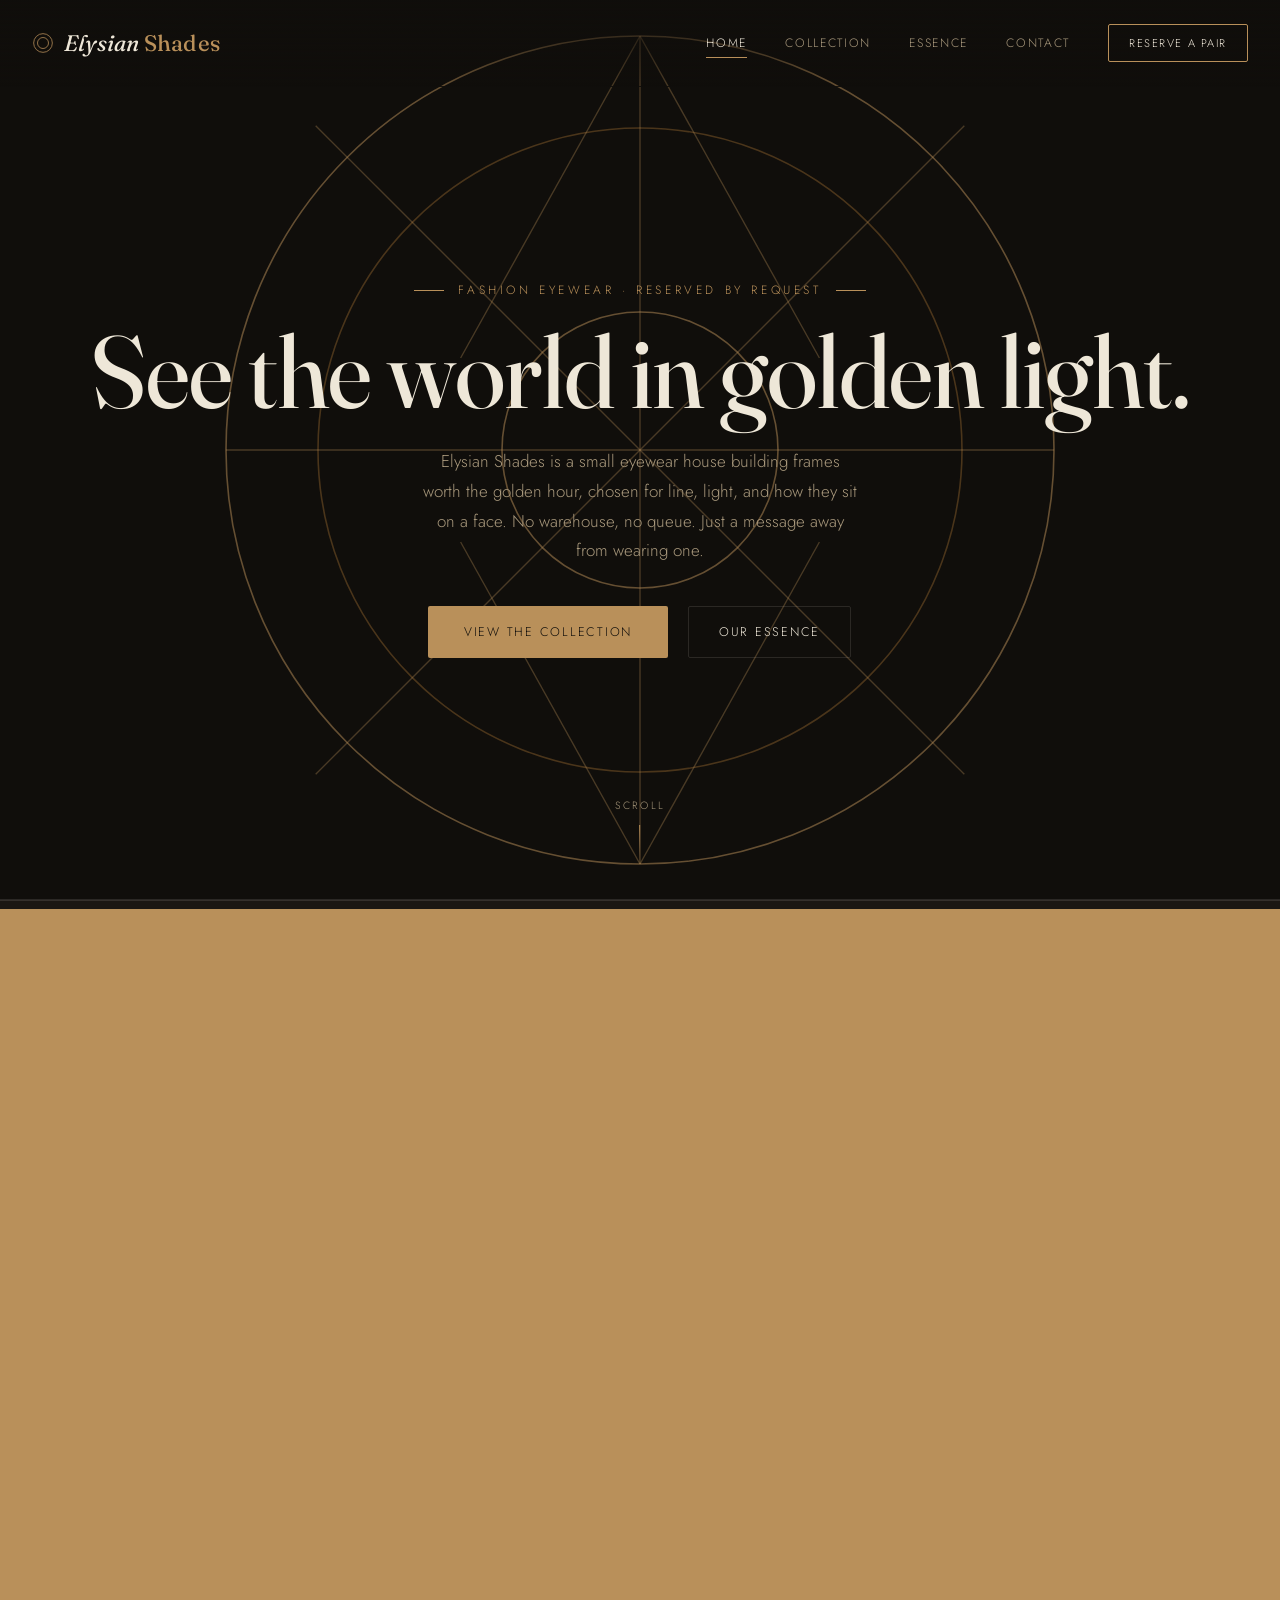
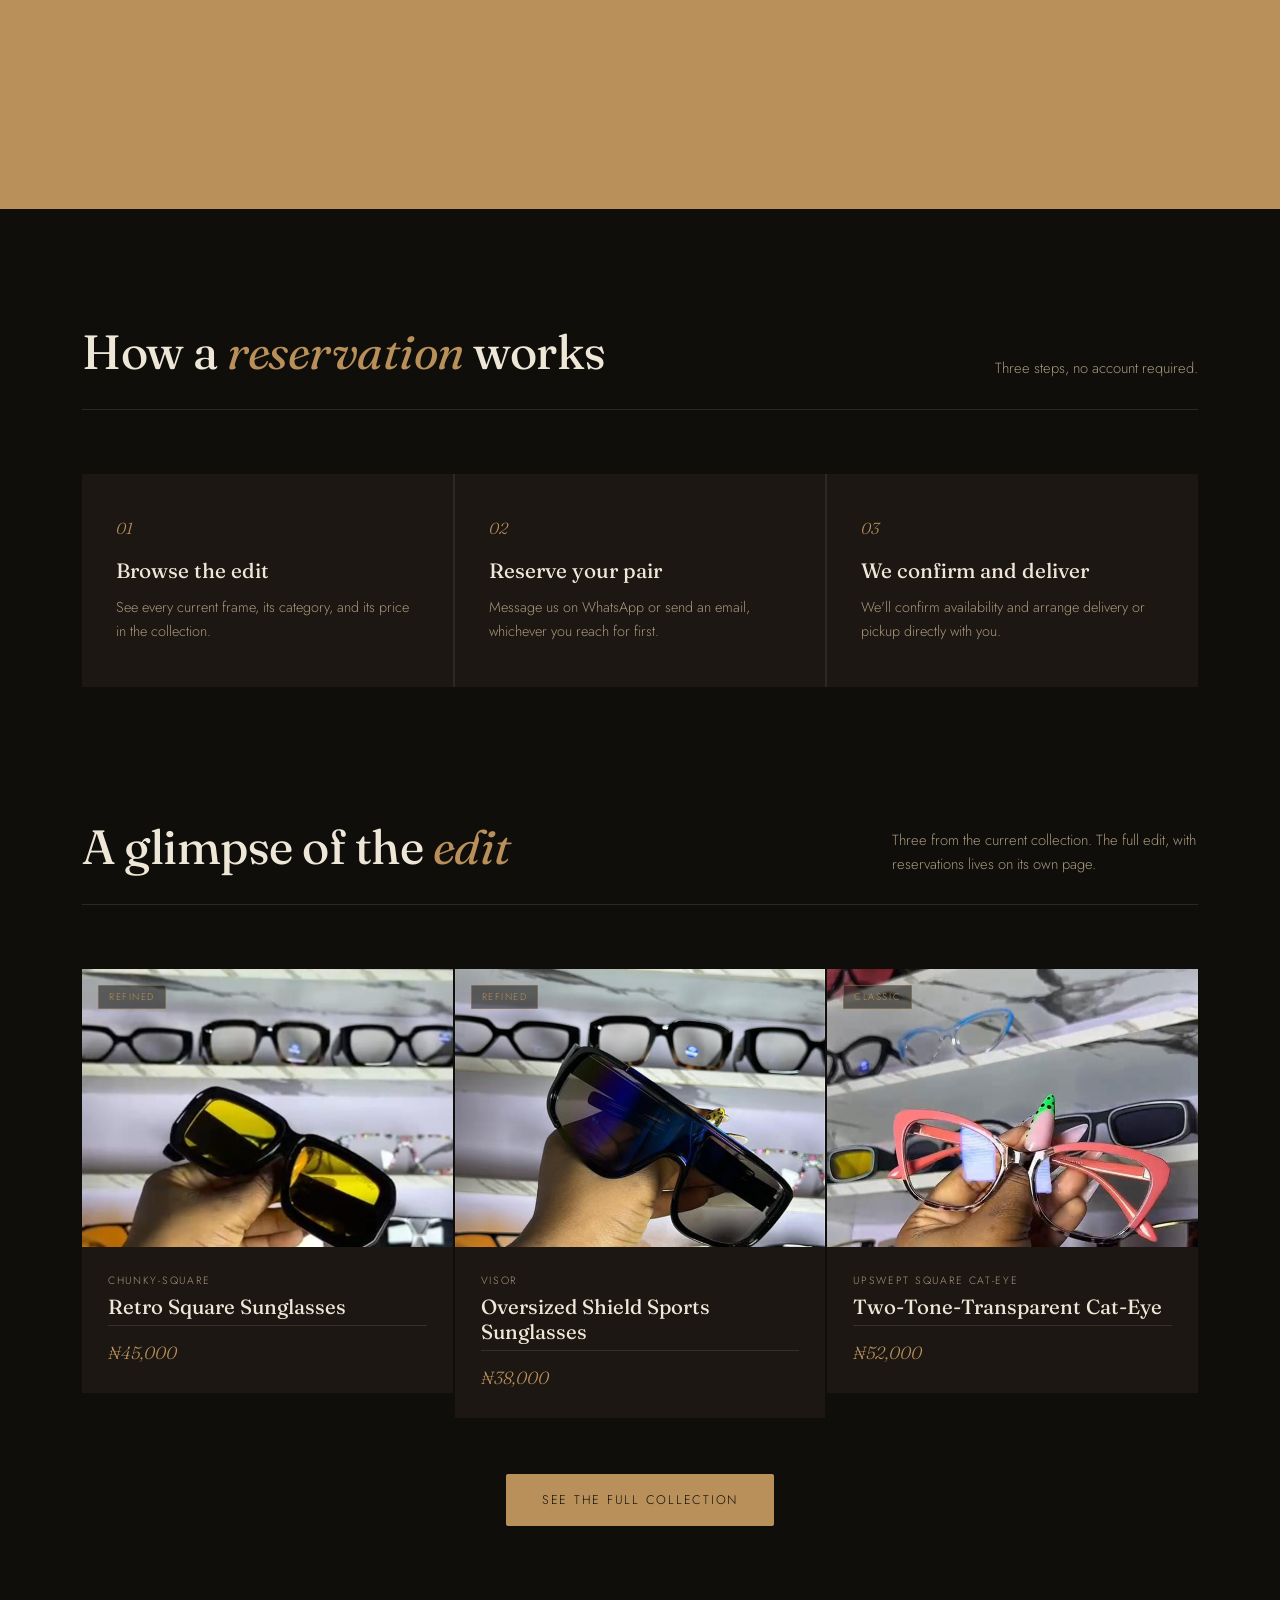
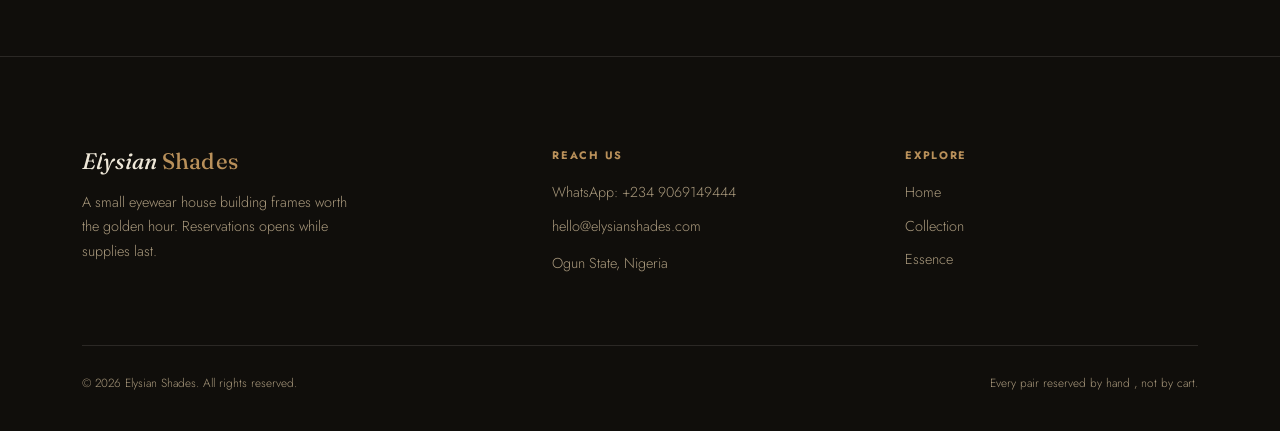
==== index.html @ d9cad24b "first commit" ====
<!DOCTYPE html>
<html lang="en">
<head>
<meta charset="UTF-8">
<meta name="viewport" content="width=device-width, initial-scale=1.0">
<title>Elysian Shades — Eyewear for the Golden Hour</title>
<meta name="description" content="Elysian Shades is a small, curated eyewear house. Explore the collection and reserve your pair by WhatsApp or email.">
<link rel="preconnect" href="https://fonts.googleapis.com">
<link rel="preconnect" href="https://fonts.gstatic.com" crossorigin>
<link href="https://fonts.googleapis.com/css2?family=Fraunces:ital,opsz,wght@0,9..144,300;0,9..144,450;0,9..144,600;1,9..144,400;1,9..144,500&family=Jost:wght@300;400;500;600&display=swap" rel="stylesheet">
<link rel="stylesheet" href="style.css">
</head>
<body>

<!-- APERTURE PRELOADER -->
<div id="preloader">
  <div class="pre-ring">
    <svg viewBox="0 0 120 120">
      <circle class="ring-outer" cx="60" cy="60" r="52" fill="none" stroke="#B9905A" stroke-width="0.8" stroke-dasharray="4 10"/>
      <circle class="ring-inner" cx="60" cy="60" r="38" fill="none" stroke="#E39A45" stroke-width="0.8" stroke-dasharray="2 8"/>
      <circle cx="60" cy="60" r="4" fill="#B9905A"/>
    </svg>
    <div class="pre-word">Elysian Shades</div>
  </div>
</div>

<div id="pageWipe"></div>

<header class="nav" id="siteNav">
  <a href="index.html" class="brand">
    <svg class="brand-mark" viewBox="0 0 40 40"><circle cx="20" cy="20" r="17"/><circle cx="20" cy="20" r="10"/></svg>
    <span class="brand-word">Elysian <span>Shades</span></span>
  </a>
  <nav class="links" id="navLinks">
    <a href="index.html" class="current">Home</a>
    <a href="shop.html" data-transition>Collection</a>
    <a href="index.html#essence">Essence</a>
    <a href="index.html#contact">Contact</a>
    <a href="shop.html" class="nav-cta" data-transition>Reserve a Pair</a>
  </nav>
  <button class="menu-btn" id="menuBtn" aria-label="Menu">&#9776;</button>
</header>

<!-- ============ HERO — THE APERTURE ============ -->
<section class="hero">
  <div class="hero-aperture" id="heroAperture" aria-hidden="true">
    <svg viewBox="0 0 400 400">
      <circle class="ring-a" cx="200" cy="200" r="180"/>
      <circle class="ring-b" cx="200" cy="200" r="140"/>
      <circle class="ring-a" cx="200" cy="200" r="60"/>
      <g class="blade">
        <line x1="200" y1="20" x2="200" y2="380"/>
        <line x1="20" y1="200" x2="380" y2="200"/>
        <line x1="59" y1="59" x2="341" y2="341"/>
        <line x1="341" y1="59" x2="59" y2="341"/>
        <line x1="200" y1="20" x2="122" y2="160"/>
        <line x1="200" y1="20" x2="278" y2="160"/>
        <line x1="200" y1="380" x2="122" y2="240"/>
        <line x1="200" y1="380" x2="278" y2="240"/>
      </g>
    </svg>
  </div>
  <div class="wrap hero-content">
    <div class="eyebrow">Fashion Eyewear · Reserved by Request</div>
    <h1 class="headline" data-split>See the world in golden light.</h1>
    <p class="hero-sub">Elysian Shades is a small eyewear house building frames worth the golden hour, chosen for line, light, and how they sit on a face. No warehouse, no queue. Just a message away from wearing one.</p>
    <div class="hero-actions">
      <a href="shop.html" class="btn-primary magnetic" data-transition>View the Collection</a>
      <a href="#essence" class="btn-ghost magnetic">Our Essence</a>
    </div>
  </div>
  <div class="scroll-cue"><span>Scroll</span><span class="line"></span></div>
</section>

<!-- ============ MARQUEE ============ -->
<div class="marquee-strip">
  <div class="marquee-track">
    <span>Aviator</span><span>Cat-Eye</span><span>Round</span><span>Oversized</span><span>Wayfarer</span><span>Browline</span>
    <span>Aviator</span><span>Cat-Eye</span><span>Round</span><span>Oversized</span><span>Wayfarer</span><span>Browline</span>
  </div>
</div>

<!-- ============ ESSENCE / STORY ============ -->
<section class="section story wrap" id="essence">
  <div class="story-visual reveal">
    <img src="images/img12.jpg" alt="Elysian Shades">
  </div>
  <div class="story-text reveal">
    <div class="eyebrow" style="justify-content:flex-start;">The Essence</div>
    <h2>Not mass-produced. <em>Chosen.</em></h2>
    <p>Every frame in the Elysian edit is thoughtfully selected for those who appreciate distinctive style and refined detail. Find the frame that feels like you, reserve your pair, and let us handle the rest.</p>
    <p>We believe getting your pair should feel just as personal as wearing it. No automated checkout, no anonymous cart. Simply tell us the frame you want, we"ll confirm your reservation , and prepare it for you.</p>
    <a href="shop.html" class="btn-ghost" data-transition>Browse the Edit</a>
  </div>
</section>

<!-- ============ PROCESS — a real 3-step sequence ============ -->
<section class="section" style="padding-top:0;">
  <div class="wrap">
    <div class="section-head reveal">
      <h2>How a <em>reservation</em> works</h2>
      <p>Three steps, no account required.</p>
    </div>
  </div>
  <div class="wrap">
    <div class="process reveal">
      <div class="process-step">
        <span class="process-num">01</span>
        <h3>Browse the edit</h3>
        <p>See every current frame, its category, and its price in the collection.</p>
      </div>
      <div class="process-step">
        <span class="process-num">02</span>
        <h3>Reserve your pair</h3>
        <p>Message us on WhatsApp or send an email, whichever you reach for first.</p>
      </div>
      <div class="process-step">
        <span class="process-num">03</span>
        <h3>We confirm and deliver</h3>
        <p>We'll confirm availability and arrange delivery or pickup directly with you.</p>
      </div>
    </div>
  </div>
</section>

<!-- ============ PREVIEW OF COLLECTION ============ -->
<section class="section" style="padding-top:0;">
  <div class="wrap">
    <div class="section-head reveal">
      <h2>A glimpse of the <em>edit</em></h2>
      <p>Three from the current collection. The full edit, with reservations lives on its own page.</p>
    </div>
  </div>
  <div class="wrap">
    <div class="preview-grid reveal">
      <article class="card">
        <div class="card-media icon-fallback">
          <span class="card-tag">Refined</span>
          <div class="lens-tint" style="background:linear-gradient(135deg, rgba(227,154,69,0.9), rgba(185,144,90,0.2));"></div>
          <img src="images/img1.jpg">
        </div>
        <div class="card-body">
          <div class="card-cat">Chunky-Square</div>
          <h3 class="card-name">Retro Square Sunglasses</h3>
          <div class="card-footer"><span class="card-price">₦45,000</span></div>
        </div>
      </article>
      <article class="card">
        <div class="card-media icon-fallback">
          <span class="card-tag">Refined</span>
          <div class="lens-tint" style="background:linear-gradient(135deg, rgba(160,90,90,0.85), rgba(80,40,40,0.15));"></div>
          <img src="images/img23.jpg">
        </div>
        <div class="card-body">
          <div class="card-cat">Visor</div>
          <h3 class="card-name">Oversized Shield Sports Sunglasses</h3>
          <div class="card-footer"><span class="card-price">₦38,000</span></div>
        </div>
      </article>
      <article class="card">
        <div class="card-media icon-fallback">
          <span class="card-tag">Classic</span>
          <div class="lens-tint" style="background:linear-gradient(135deg, rgba(185,144,90,0.85), rgba(100,70,30,0.2));"></div>
          <img src="images/img6.jpg">
        </div>
        <div class="card-body">
          <div class="card-cat">Upswept Square Cat-Eye</div>
          <h3 class="card-name">Two-Tone-Transparent Cat-Eye</h3>
          <div class="card-footer"><span class="card-price">₦52,000</span></div>
        </div>
      </article>
    </div>
    <div style="text-align:center; margin-top:56px;">
      <a href="shop.html" class="btn-primary magnetic" data-transition>See the Full Collection</a>
    </div>
  </div>
</section>

<footer id="contact">
  <div class="wrap">
    <div class="foot-top">
      <div class="foot-brand">
        <span class="brand-word">Elysian <span style="color:var(--gold);">Shades</span></span>
        <p>A small eyewear house building frames worth the golden hour. Reservations opens while supplies last.</p>
      </div>
      <div class="foot-col">
        <h4>Reach Us</h4>
        <a href="https://wa.me/2349069149444" target="_blank" rel="noopener">WhatsApp: +234 9069149444</a>
        <a href="mailto:hello@elysianshades.com">hello@elysianshades.com</a>
        <p>Ogun State, Nigeria</p>
      </div>
      <div class="foot-col">
        <h4>Explore</h4>
        <a href="index.html">Home</a>
        <a href="shop.html" data-transition>Collection</a>
        <a href="index.html#essence">Essence</a>
      </div>
    </div>
    <div class="foot-bottom">
      <span>&copy; <span id="year"></span> Elysian Shades. All rights reserved.</span>
      <span>Every pair reserved by hand , not by cart.</span>
    </div>
  </div>
</footer>

<script src="script.js"></script>
</body>
</html>
---- style.css ----
/* =================================================================
   ELYSIAN SHADES — DESIGN SYSTEM

   Palette
     --void   #100E0B   background, warm near-black
     --umber  #1C1712   panel / card surface
     --umber2 #241D16   raised panel
     --bone   #EEE7D8   primary text, warm ivory
     --clay   #A8987C   secondary text / hairlines
     --gold   #B9905A   brand signature, antique brass
     --amber  #E39A45   CTA accent, lens amber

   Type
     Display : "Fraunces"  — editorial, italic accents
     Body/UI : "Jost"      — clean geometric sans

   Signature: THE APERTURE.
   Sunglasses exist to control light. The whole site opens with a
   literal aperture/iris — closed on load, opening to reveal the
   homepage — and the hero's giant iris motif closes as you scroll
   past it, echoing the one thing every product on this site does.
   ================================================================= */

:root{
  --void:#100E0B;
  --umber:#1C1712;
  --umber2:#241D16;
  --bone:#EEE7D8;
  --clay:#A8987C;
  --gold:#B9905A;
  --amber:#E39A45;
  --line: rgba(238,231,216,0.12);
  --serif: "Fraunces", Georgia, serif;
  --sans: "Jost", "Helvetica Neue", Arial, sans-serif;
}

*{box-sizing:border-box;}
html{scroll-behavior:smooth;}
body{
  margin:0;
  background:var(--void);
  color:var(--bone);
  font-family:var(--sans);
  font-weight:300;
  -webkit-font-smoothing:antialiased;
  overflow-x:hidden;
}
a{color:inherit; text-decoration:none;}
img{max-width:100%; display:block;}
button{font-family:inherit; cursor:pointer;}
ul{margin:0; padding:0; list-style:none;}

@media (prefers-reduced-motion: reduce){
  *{animation:none !important; transition:none !important; scroll-behavior:auto !important;}
}
:focus-visible{outline:2px solid var(--amber); outline-offset:3px;}

.wrap{max-width:1180px; margin:0 auto; padding:0 32px;}
@media (max-width:600px){ .wrap{padding:0 22px;} }

/* ---------------- PRELOADER ---------------- */
#preloader{
  position:fixed; inset:0; z-index:2000;
  background:var(--void);
  display:flex; align-items:center; justify-content:center;
  clip-path:circle(150% at 50% 50%);
  transition:clip-path 1.1s cubic-bezier(.76,0,.24,1);
}
#preloader.closing{clip-path:circle(0% at 50% 50%);}
#preloader.done{display:none;}
.pre-ring{width:120px; height:120px; position:relative;}
.pre-ring svg{width:100%; height:100%;}
.pre-ring .ring-outer{
  transform-origin:60px 60px;
  animation:spinCW 3.2s linear infinite;
}
.pre-ring .ring-inner{
  transform-origin:60px 60px;
  animation:spinCCW 2.4s linear infinite;
}
@keyframes spinCW{ to{ transform:rotate(360deg); } }
@keyframes spinCCW{ to{ transform:rotate(-360deg); } }
.pre-word{
  position:absolute; top:50%; left:50%; transform:translate(-50%,-50%);
  font-family:var(--serif); font-style:italic; font-size:0.72rem;
  letter-spacing:0.24em; text-transform:uppercase; color:var(--gold);
  white-space:nowrap; opacity:0; animation:preWordIn 1.6s ease forwards 0.3s;
}
@keyframes preWordIn{ to{opacity:1;} }

/* ---------------- NAV ---------------- */
header.nav{
  position:fixed; top:0; left:0; right:0; z-index:200;
  display:flex; align-items:center; justify-content:space-between;
  padding:24px 32px;
  background:linear-gradient(to bottom, rgba(16,14,11,0.9), rgba(16,14,11,0));
  transition:background .4s ease, padding .3s ease, border-color .4s ease;
  border-bottom:1px solid transparent;
}
header.nav.scrolled{
  background:rgba(16,14,11,0.88);
  backdrop-filter:blur(10px);
  padding:15px 32px;
  border-bottom:1px solid var(--line);
}
.brand{display:flex; align-items:center; gap:10px;}
.brand-mark{width:22px; height:22px; flex-shrink:0;}
.brand-mark circle{stroke:var(--gold); fill:none; stroke-width:1.4;}
.brand-word{
  font-family:var(--serif); font-style:italic; font-weight:450;
  font-size:1.4rem; letter-spacing:0.01em; color:var(--bone);
}
.brand-word span{color:var(--gold); font-style:normal;}
nav.links{display:flex; gap:38px; align-items:center;}
nav.links a{
  font-size:0.76rem; letter-spacing:0.14em; text-transform:uppercase;
  color:var(--clay); transition:color .25s ease; position:relative;
}
nav.links a:hover{color:var(--bone);}
nav.links a.current{color:var(--bone);}
nav.links a.current::after{
  content:""; position:absolute; left:0; right:0; bottom:-6px; height:1px; background:var(--gold);
}
.nav-cta{
  border:1px solid var(--gold); color:var(--bone) !important;
  padding:10px 20px; border-radius:2px; font-size:0.7rem !important;
}
.nav-cta:hover{background:var(--gold); color:var(--void) !important;}
.menu-btn{display:none; background:none; border:0; color:var(--bone); font-size:1.5rem;}
@media (max-width:800px){
  nav.links{
    position:fixed; inset:0 0 0 auto; width:78%; max-width:340px;
    background:var(--umber); flex-direction:column; align-items:flex-start;
    padding:110px 36px 40px; gap:30px; transform:translateX(100%);
    transition:transform .45s cubic-bezier(.76,0,.24,1); z-index:150;
    border-left:1px solid var(--line);
  }
  nav.links.open{transform:translateX(0);}
  .menu-btn{display:block; z-index:210;}
  .nav-cta{margin-top:6px;}
}

/* ---------------- PAGE TRANSITION WIPE ---------------- */
#pageWipe{
  position:fixed; inset:0; z-index:1500; background:var(--gold);
  transform:translateY(101%); pointer-events:none;
}
#pageWipe.active{transition:transform .55s cubic-bezier(.76,0,.24,1); transform:translateY(0%);}

/* ---------------- BUTTONS ---------------- */
.btn-primary{
  display:inline-block; background:var(--gold); color:var(--void);
  padding:17px 36px; border:none; border-radius:2px;
  font-size:0.78rem; letter-spacing:0.14em; text-transform:uppercase;
  transition:background .25s ease, transform .25s ease;
}
.btn-primary:hover{background:var(--amber);}
.btn-ghost{
  display:inline-block; border:1px solid var(--line); color:var(--bone);
  padding:16px 30px; border-radius:2px;
  font-size:0.78rem; letter-spacing:0.14em; text-transform:uppercase;
  transition:border-color .25s ease, color .25s ease;
}
.btn-ghost:hover{border-color:var(--gold); color:var(--gold);}
.magnetic{will-change:transform;}

/* ---------------- HOMEPAGE HERO ---------------- */
.hero{
  position:relative; min-height:100vh;
  display:flex; align-items:center; justify-content:center;
  overflow:hidden; border-bottom:1px solid var(--line);
  text-align:center;
}
.hero-aperture{
  position:absolute; top:50%; left:50%;
  width:min(92vw, 920px); height:min(92vw, 920px);
  transform:translate(-50%,-50%) rotate(0deg) scale(1);
  will-change:transform, opacity;
  pointer-events:none;
}
.hero-aperture svg{width:100%; height:100%; display:block;}
.hero-aperture .blade{
  stroke:rgba(185,144,90,0.34); fill:none; stroke-width:0.6;
}
.hero-aperture .ring-a{stroke:rgba(185,144,90,0.5); fill:none; stroke-width:0.7;}
.hero-aperture .ring-b{stroke:rgba(227,154,69,0.28); fill:none; stroke-width:0.7;}
.hero-content{position:relative; z-index:3; padding-top:40px;}
.eyebrow{
  font-size:0.75rem; letter-spacing:0.3em; text-transform:uppercase;
  color:var(--gold); margin-bottom:22px; display:flex; align-items:center;
  justify-content:center; gap:14px;
}
.eyebrow::before, .eyebrow::after{content:""; width:30px; height:1px; background:var(--gold);}
h1.headline{
  font-family:var(--serif); font-weight:450;
  font-size:clamp(2.6rem, 8vw, 6.4rem);
  line-height:0.98; margin:0 0 26px; letter-spacing:-0.01em;
}
h1.headline .char{display:inline-block; opacity:0; transform:translateY(0.5em) rotate(4deg); animation:charIn .9s cubic-bezier(.2,.9,.25,1) forwards;}
@keyframes charIn{ to{opacity:1; transform:translateY(0) rotate(0);} }
h1.headline em{font-style:italic; font-weight:400; color:var(--gold);}
.hero-sub{
  font-size:1.06rem; line-height:1.75; color:var(--clay);
  max-width:44ch; margin:0 auto 40px; font-weight:300;
}
.hero-actions{display:flex; gap:20px; flex-wrap:wrap; align-items:center; justify-content:center;}
.scroll-cue{
  position:absolute; bottom:36px; left:50%; transform:translateX(-50%); z-index:3;
  font-size:0.66rem; letter-spacing:0.2em; text-transform:uppercase;
  color:var(--clay); display:flex; flex-direction:column; align-items:center; gap:12px;
}
.scroll-cue .line{width:1px; height:38px; background:linear-gradient(var(--gold), transparent); animation:pulseLine 2.4s ease-in-out infinite;}
@keyframes pulseLine{0%,100%{opacity:0.25;}50%{opacity:1;}}

/* ---------------- MARQUEE ---------------- */
.marquee-strip{
  border-top:1px solid var(--line); border-bottom:1px solid var(--line);
  overflow:hidden; padding:22px 0; background:var(--umber);
}
.marquee-track{display:flex; width:max-content; animation:marqueeMove 32s linear infinite;}
.marquee-track span{
  font-family:var(--serif); font-style:italic; font-size:1.4rem; color:var(--clay);
  padding:0 34px; white-space:nowrap; display:flex; align-items:center; gap:34px;
}
.marquee-track span::after{content:"◆"; font-style:normal; font-size:0.6rem; color:var(--gold);}
@keyframes marqueeMove{ from{transform:translateX(0);} to{transform:translateX(-50%);} }

/* ---------------- REVEAL ---------------- */
.reveal{opacity:0; transform:translateY(30px); transition:opacity .8s ease, transform .8s ease;}
.reveal.in-view{opacity:1; transform:translateY(0);}

/* ---------------- SECTION HEADERS ---------------- */
.section{padding:130px 0;}
@media (max-width:700px){ .section{padding:86px 0;} }
.section-head{
  display:flex; justify-content:space-between; align-items:flex-end;
  gap:24px; margin-bottom:64px; border-bottom:1px solid var(--line); padding-bottom:28px;
}
.section-head h2{
  font-family:var(--serif); font-weight:450; font-size:clamp(2rem,4vw,3rem);
  margin:0; letter-spacing:-0.01em;
}
.section-head h2 em{font-style:italic; color:var(--gold); font-weight:400;}
.section-head p{color:var(--clay); max-width:34ch; margin:0; font-size:0.92rem; line-height:1.6;}
@media (max-width:700px){ .section-head{flex-direction:column; align-items:flex-start; gap:16px;} }

/* ---------------- STORY / ESSENCE ---------------- */
.story{display:grid; grid-template-columns:1fr 1fr; gap:80px; align-items:center;}
.story-visual{
  position:relative; aspect-ratio:4/5;
  background:linear-gradient(160deg, var(--umber2), var(--umber));
  display:flex; align-items:center; justify-content:center;
  border:1px solid var(--line);
}
.story-visual svg{width:52%; stroke:var(--gold);}
.story-visual img{width:100%; height:100%; object-fit: cover;}
.story-text h2{
  font-family:var(--serif); font-weight:450; font-size:clamp(1.9rem,3.4vw,2.6rem);
  line-height:1.15; margin:0 0 24px;
}
.story-text h2 em{font-style:italic; color:var(--gold); font-weight:400;}
.story-text p{color:var(--clay); line-height:1.85; font-size:0.98rem; margin-bottom:16px; max-width:46ch;}
@media (max-width:860px){ .story{grid-template-columns:1fr; gap:40px;} }

/* ---------------- PROCESS (real sequence — numbers justified) ---------------- */
.process{display:grid; grid-template-columns:repeat(3,1fr); gap:2px; background:var(--line);}
.process-step{background:var(--umber); padding:44px 34px;}
.process-num{
  font-family:var(--serif); font-style:italic; font-size:1rem; color:var(--gold); margin-bottom:20px; display:block;
}
.process-step h3{font-family:var(--serif); font-weight:450; font-size:1.3rem; margin:0 0 12px;}
.process-step p{color:var(--clay); font-size:0.9rem; line-height:1.7; margin:0;}
@media (max-width:800px){ .process{grid-template-columns:1fr;} }

/* ---------------- PREVIEW STRIP (homepage teaser of collection) ---------------- */
.preview-grid{column-count:3; column-gap:2px;}
.preview-grid .card{break-inside:avoid; margin-bottom:2px;}
@media (max-width:860px){ .preview-grid{column-count:2;} }
@media (max-width:560px){ .preview-grid{column-count:2; column-gap:1px;} .preview-grid .card{margin-bottom:1px;} }
@media (max-width:420px){ .preview-grid{column-count:1;} }

/* ---------------- SHOP GRID (also used for preview cards) ---------------- */
.card{
  background:var(--umber); display:flex; flex-direction:column; position:relative;
}
.card-media{
  /* No fixed aspect-ratio here on purpose — with mixed-ratio photos,
     each card should take its photo's natural height (see masonry
     columns on .shop-grid / .preview-grid below). The icon-fallback
     class below gives placeholder SVG cards a sane height only when
     there's no real photo yet. */
  position:relative; display:flex; align-items:center; justify-content:center;
  overflow:hidden;
  background:radial-gradient(circle at 30% 20%, rgba(185,144,90,0.10), transparent 55%), var(--umber2);
}
.card-media.icon-fallback{aspect-ratio:4/3;}
.card-media.icon-fallback svg{width:64%; height:64%;}
.card-media svg{stroke:var(--bone); transition:transform .6s ease, stroke .4s ease; position:relative; z-index:2;}
.card-media img{width:100%; height:auto; display:block; position:relative; z-index:2; transition:transform .6s ease;}
.card:hover .card-media img, .card:hover .card-media svg{transform:scale(1.06);}
.card:hover .card-media svg{stroke:var(--gold);}
.lens-tint{position:absolute; inset:0; opacity:0; mix-blend-mode:screen; transition:opacity .5s ease; z-index:1;}
.card:hover .lens-tint{opacity:0.5;}
.card-tag{
  position:absolute; top:16px; left:16px; z-index:3;
  font-size:0.6rem; letter-spacing:0.16em; text-transform:uppercase;
  color:var(--gold); border:1px solid rgba(185,144,90,0.4);
  padding:4px 10px; border-radius:1px; background:rgba(16,14,11,0.5);
}
.card-body{padding:26px 26px 30px; display:flex; flex-direction:column; gap:6px; flex:1;}
.card-cat{font-size:0.66rem; letter-spacing:0.16em; text-transform:uppercase; color:var(--clay);}
.card-name{font-family:var(--serif); font-size:1.28rem; font-weight:450; margin:0;}
.card-desc{font-size:0.84rem; color:var(--clay); line-height:1.5; margin:2px 0 14px; font-weight:300;}
.card-footer{margin-top:auto; display:flex; align-items:center; justify-content:space-between; padding-top:16px; border-top:1px solid var(--line);}
.card-price{font-family:var(--serif); font-style:italic; font-size:1.1rem; color:var(--gold);}
.reserve-btn{
  background:transparent; border:1px solid var(--bone); color:var(--bone);
  padding:9px 16px; font-size:0.66rem; letter-spacing:0.12em; text-transform:uppercase;
  border-radius:2px; transition:all .25s ease;
}
.reserve-btn:hover{background:var(--bone); color:var(--void);}

/* ---------------- SHOP PAGE HEADER + FILTERS ---------------- */
.shop-header{padding:150px 0 60px; border-bottom:1px solid var(--line);}
.shop-header .eyebrow{justify-content:flex-start;}
.shop-header .eyebrow::after{display:none;}
.shop-header h1{
  font-family:var(--serif); font-weight:450; font-size:clamp(2.4rem,6vw,4.2rem);
  margin:0 0 18px; letter-spacing:-0.01em;
}
.shop-header h1 em{font-style:italic; color:var(--gold); font-weight:400;}
.shop-header p{color:var(--clay); max-width:52ch; font-size:1rem; line-height:1.7; margin:0;}
.filters{display:flex; gap:10px; flex-wrap:wrap; padding:34px 0 0;}
.filter-btn{
  background:none; border:1px solid var(--line); color:var(--clay);
  padding:9px 18px; border-radius:20px; font-size:0.72rem;
  letter-spacing:0.08em; text-transform:uppercase; transition:all .2s ease;
}
.filter-btn:hover{border-color:var(--gold); color:var(--bone);}
.filter-btn.active{background:var(--gold); border-color:var(--gold); color:var(--void);}
.shop-grid{
  column-count:4; column-gap:2px; margin-top:56px;
}
.shop-grid .card{
  break-inside:avoid; margin-bottom:2px; background:var(--umber);
}
@media (max-width:980px){ .shop-grid{column-count:3;} }
@media (max-width:700px){ .shop-grid{column-count:2; column-gap:1px;} .shop-grid .card{margin-bottom:1px;} }
@media (max-width:420px){ .shop-grid{column-count:1;} }
.shop-grid .card{opacity:0; transform:translateY(24px); transition:opacity .55s ease, transform .55s ease;}
.shop-grid .card.in-view{opacity:1; transform:translateY(0);}
.empty-note{padding:60px 20px; text-align:center; color:var(--clay); font-size:0.92rem; column-span:all;}

/* ---------------- FOOTER ---------------- */
footer{padding:90px 0 40px; border-top:1px solid var(--line); margin-top:0;}
.foot-top{display:grid; grid-template-columns:1.4fr 1fr 1fr; gap:60px; padding-bottom:60px; border-bottom:1px solid var(--line);}
.foot-brand .brand{margin-bottom:16px;}
.foot-brand p{color:var(--clay); font-size:0.9rem; line-height:1.7; max-width:34ch;}
.foot-col h4{font-size:0.68rem; letter-spacing:0.16em; text-transform:uppercase; color:var(--gold); margin:0 0 18px;}
.foot-col a, .foot-col p{display:block; color:var(--clay); font-size:0.9rem; margin-bottom:10px; line-height:1.6;}
.foot-col a:hover{color:var(--bone);}
.foot-bottom{display:flex; justify-content:space-between; padding-top:28px; font-size:0.74rem; color:var(--clay); flex-wrap:wrap; gap:10px;}
@media (max-width:760px){ .foot-top{grid-template-columns:1fr; gap:36px;} }

/* ---------------- MODAL (shop booking) ---------------- */
.modal-overlay{
  position:fixed; inset:0; background:rgba(8,7,5,0.8); backdrop-filter:blur(4px);
  display:flex; align-items:center; justify-content:center; z-index:1000; padding:20px;
  opacity:0; pointer-events:none; transition:opacity .3s ease;
}
.modal-overlay.open{opacity:1; pointer-events:auto;}
.modal{
  background:var(--umber); border:1px solid var(--line); max-width:460px; width:100%;
  padding:40px 36px 34px; position:relative; transform:translateY(16px); transition:transform .35s ease;
}
.modal-overlay.open .modal{transform:translateY(0);}
.modal-close{position:absolute; top:18px; right:18px; background:none; border:0; color:var(--clay); font-size:1.3rem;}
.modal-close:hover{color:var(--bone);}
.modal-eyebrow{font-size:0.66rem; letter-spacing:0.16em; text-transform:uppercase; color:var(--gold); margin-bottom:10px;}
.modal h3{font-family:var(--serif); font-size:1.5rem; margin:0 0 4px; font-weight:450;}
.modal .modal-price{color:var(--clay); font-size:0.9rem; margin-bottom:26px;}
.modal-tabs{display:flex; gap:8px; margin-bottom:22px; border-bottom:1px solid var(--line);}
.modal-tab{background:none; border:0; color:var(--clay); padding:10px 4px; font-size:0.7rem; letter-spacing:0.1em; text-transform:uppercase; border-bottom:2px solid transparent; margin-right:18px;}
.modal-tab.active{color:var(--bone); border-color:var(--gold);}
.tab-panel{display:none;}
.tab-panel.active{display:block;}
.tab-panel p{color:var(--clay); font-size:0.86rem; line-height:1.6; margin-bottom:20px;}
.wa-link{display:flex; align-items:center; justify-content:center; gap:10px; background:#25D366; color:#0c1a0f; padding:15px; border-radius:2px; font-size:0.8rem; letter-spacing:0.08em; text-transform:uppercase; font-weight:500; transition:filter .2s ease;}
.wa-link:hover{filter:brightness(1.08);}
.field{margin-bottom:14px;}
.field label{display:block; font-size:0.68rem; letter-spacing:0.08em; text-transform:uppercase; color:var(--clay); margin-bottom:7px;}
.field input, .field textarea{width:100%; background:var(--void); border:1px solid var(--line); color:var(--bone); padding:12px 13px; font-family:var(--sans); font-size:0.9rem; border-radius:2px;}
.field textarea{resize:vertical; min-height:70px;}
.field input:focus, .field textarea:focus{border-color:var(--gold);}
.submit-email{width:100%; background:var(--gold); color:var(--void); border:0; padding:14px; font-size:0.76rem; letter-spacing:0.12em; text-transform:uppercase; border-radius:2px; margin-top:6px; transition:background .2s ease;}
.submit-email:hover{background:var(--amber);}
.submit-email:disabled{opacity:0.6; cursor:not-allowed;}
.form-status{font-size:0.8rem; margin-top:12px; text-align:center;}
.form-status.ok{color:#8fbf8f;}
.form-status.err{color:#d98a8a;}
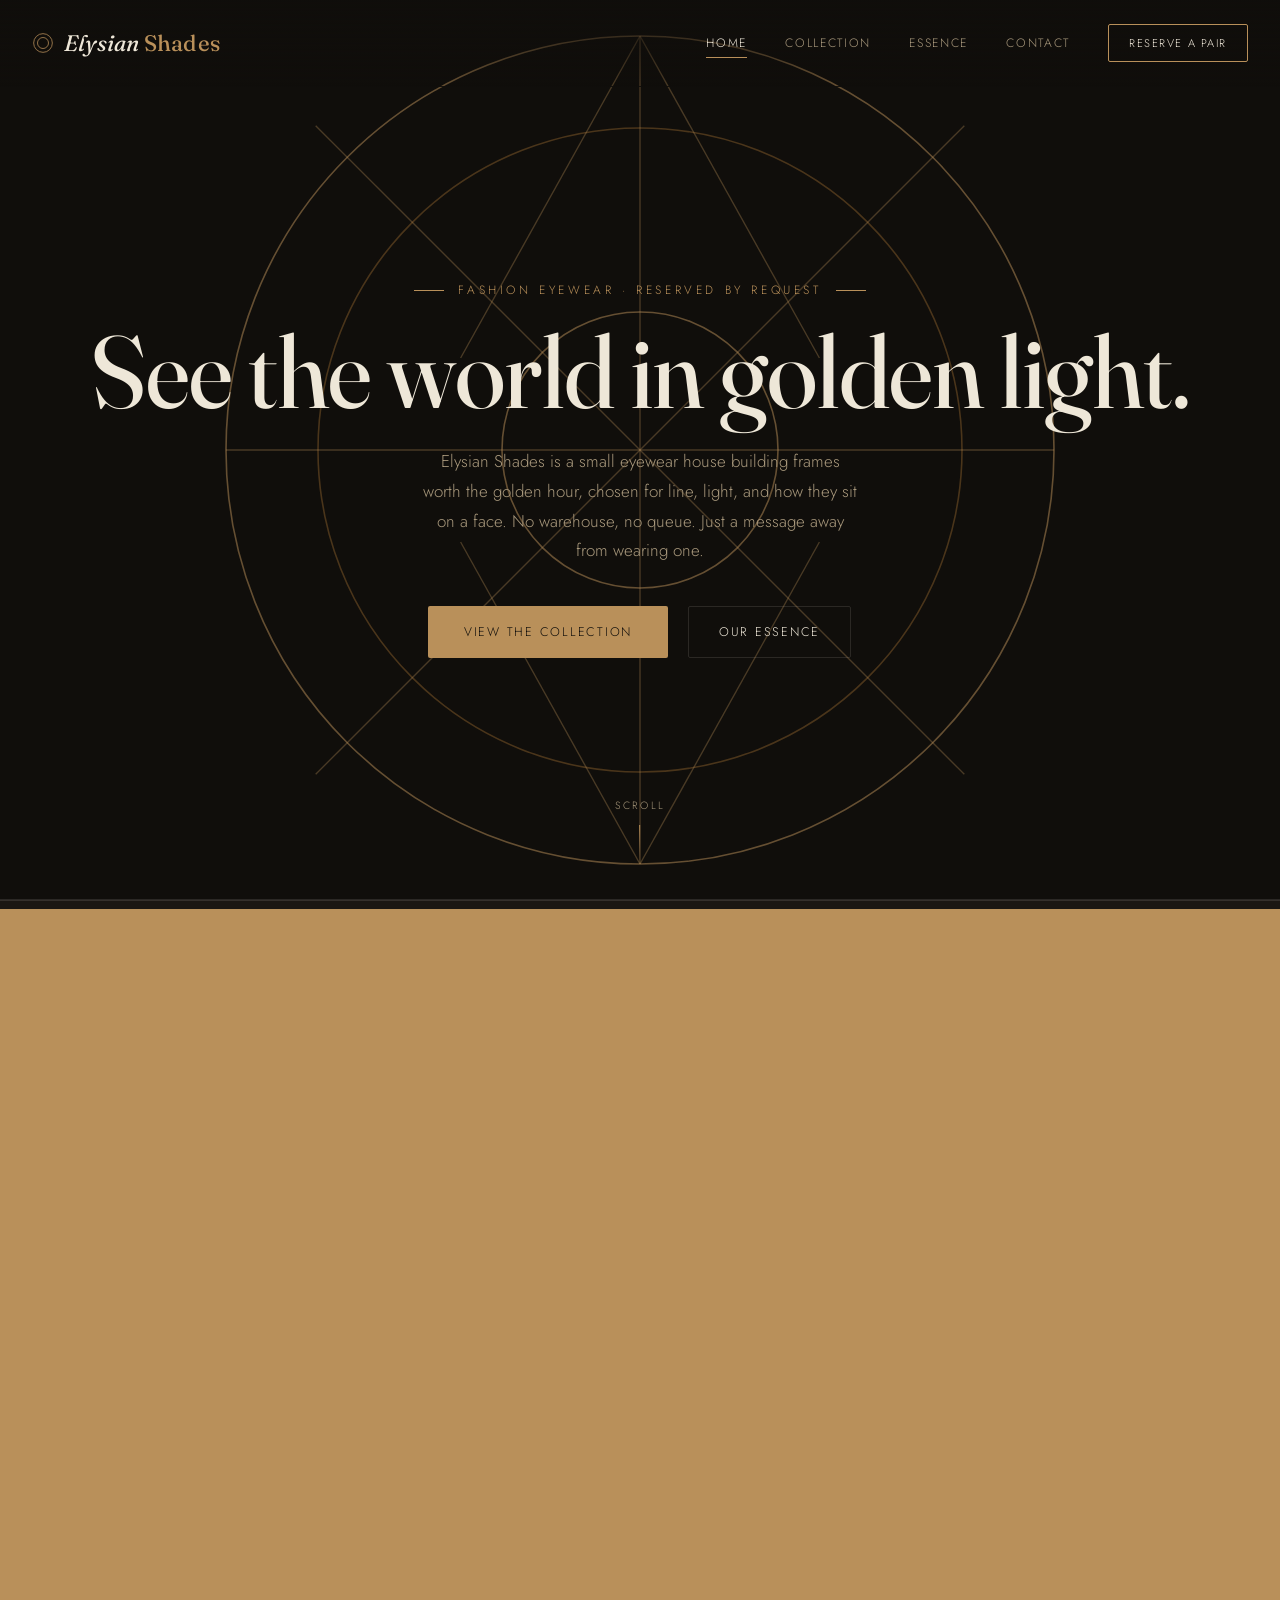
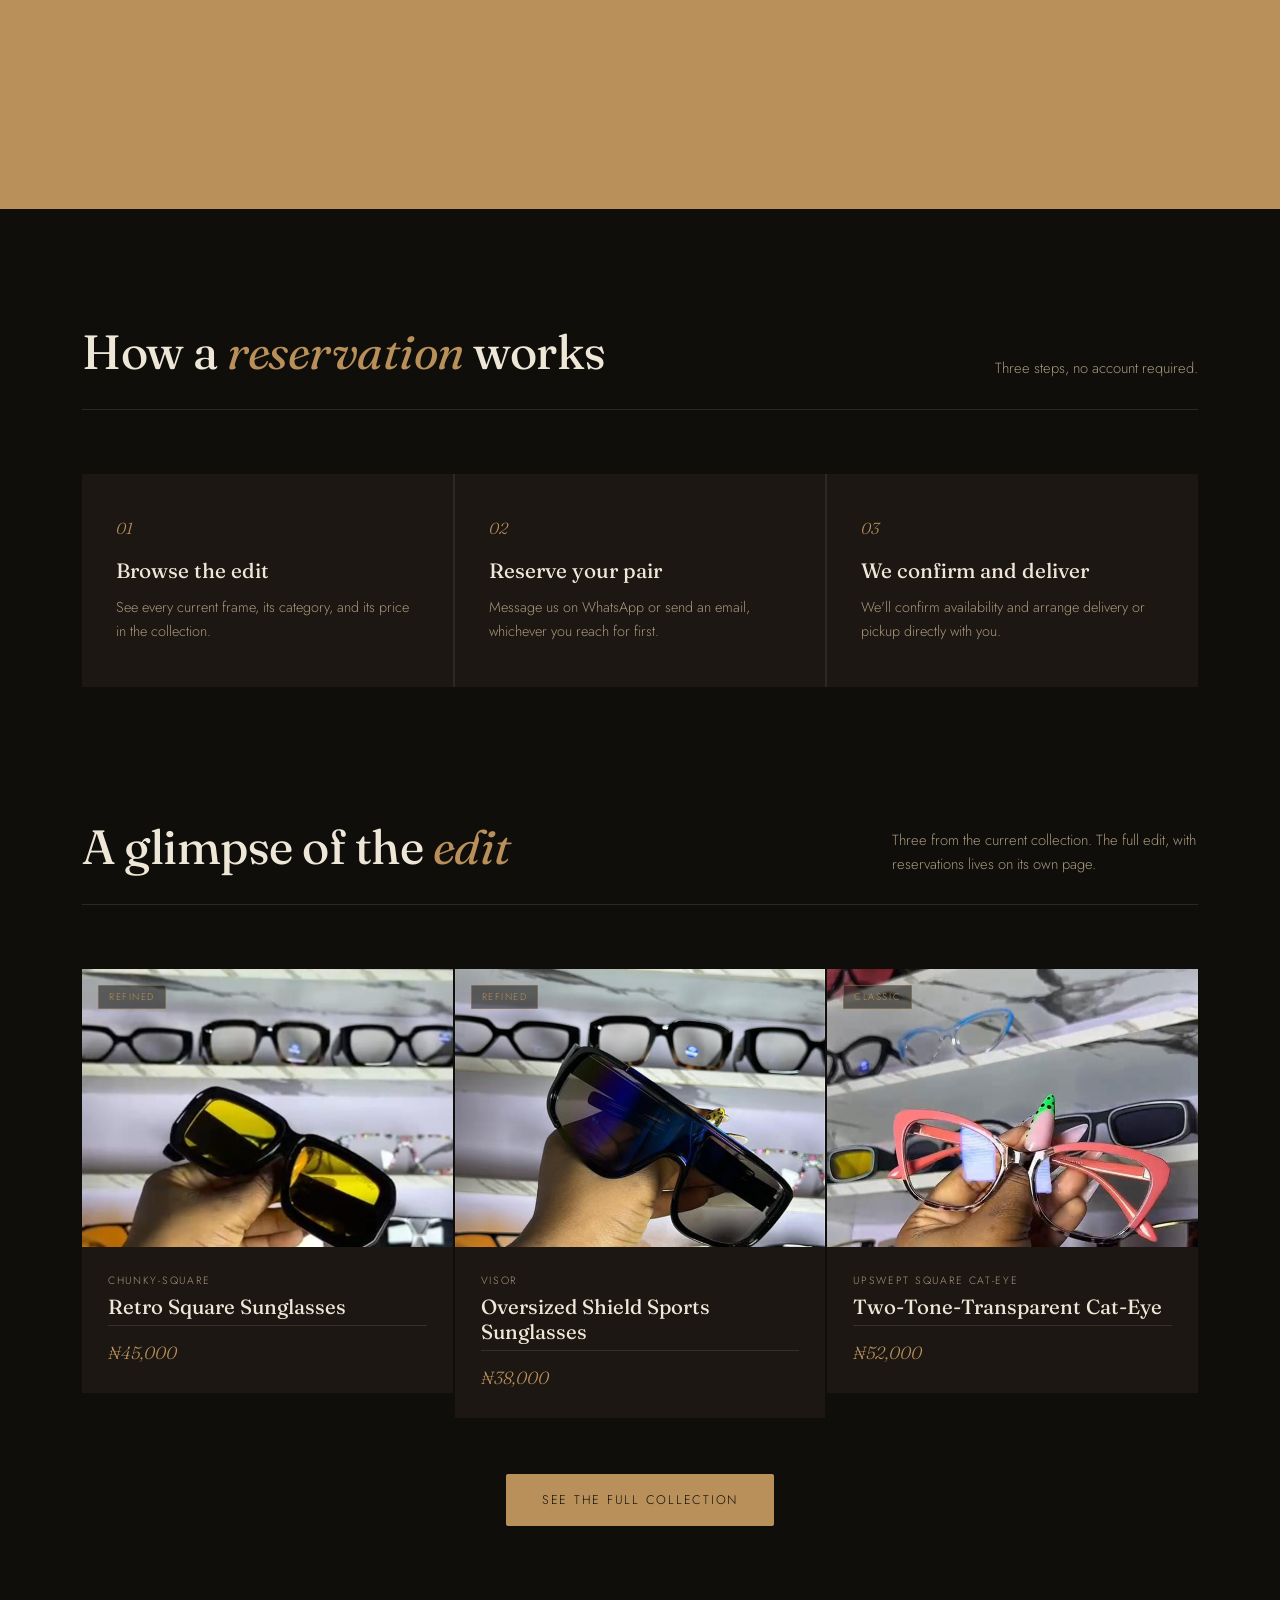
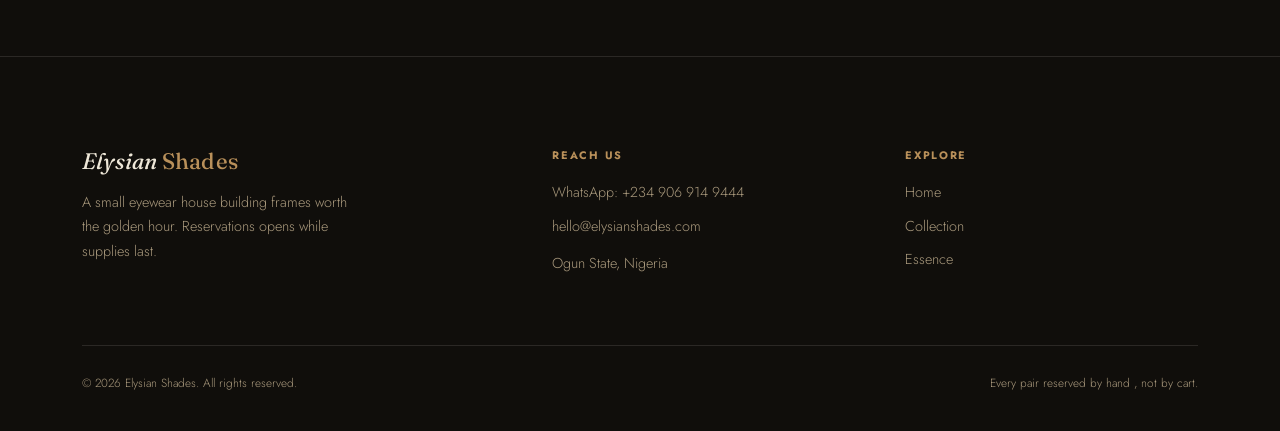
==== commit 0210e4e3: "spaced the phone number in index.html" ====
--- a/index.html
+++ b/index.html
@@ -185,7 +185,7 @@
       </div>
       <div class="foot-col">
         <h4>Reach Us</h4>
-        <a href="https://wa.me/2349069149444" target="_blank" rel="noopener">WhatsApp: +234 9069149444</a>
+        <a href="https://wa.me/2349069149444" target="_blank" rel="noopener">WhatsApp: +234 906 914 9444</a>
         <a href="mailto:hello@elysianshades.com">hello@elysianshades.com</a>
         <p>Ogun State, Nigeria</p>
       </div>
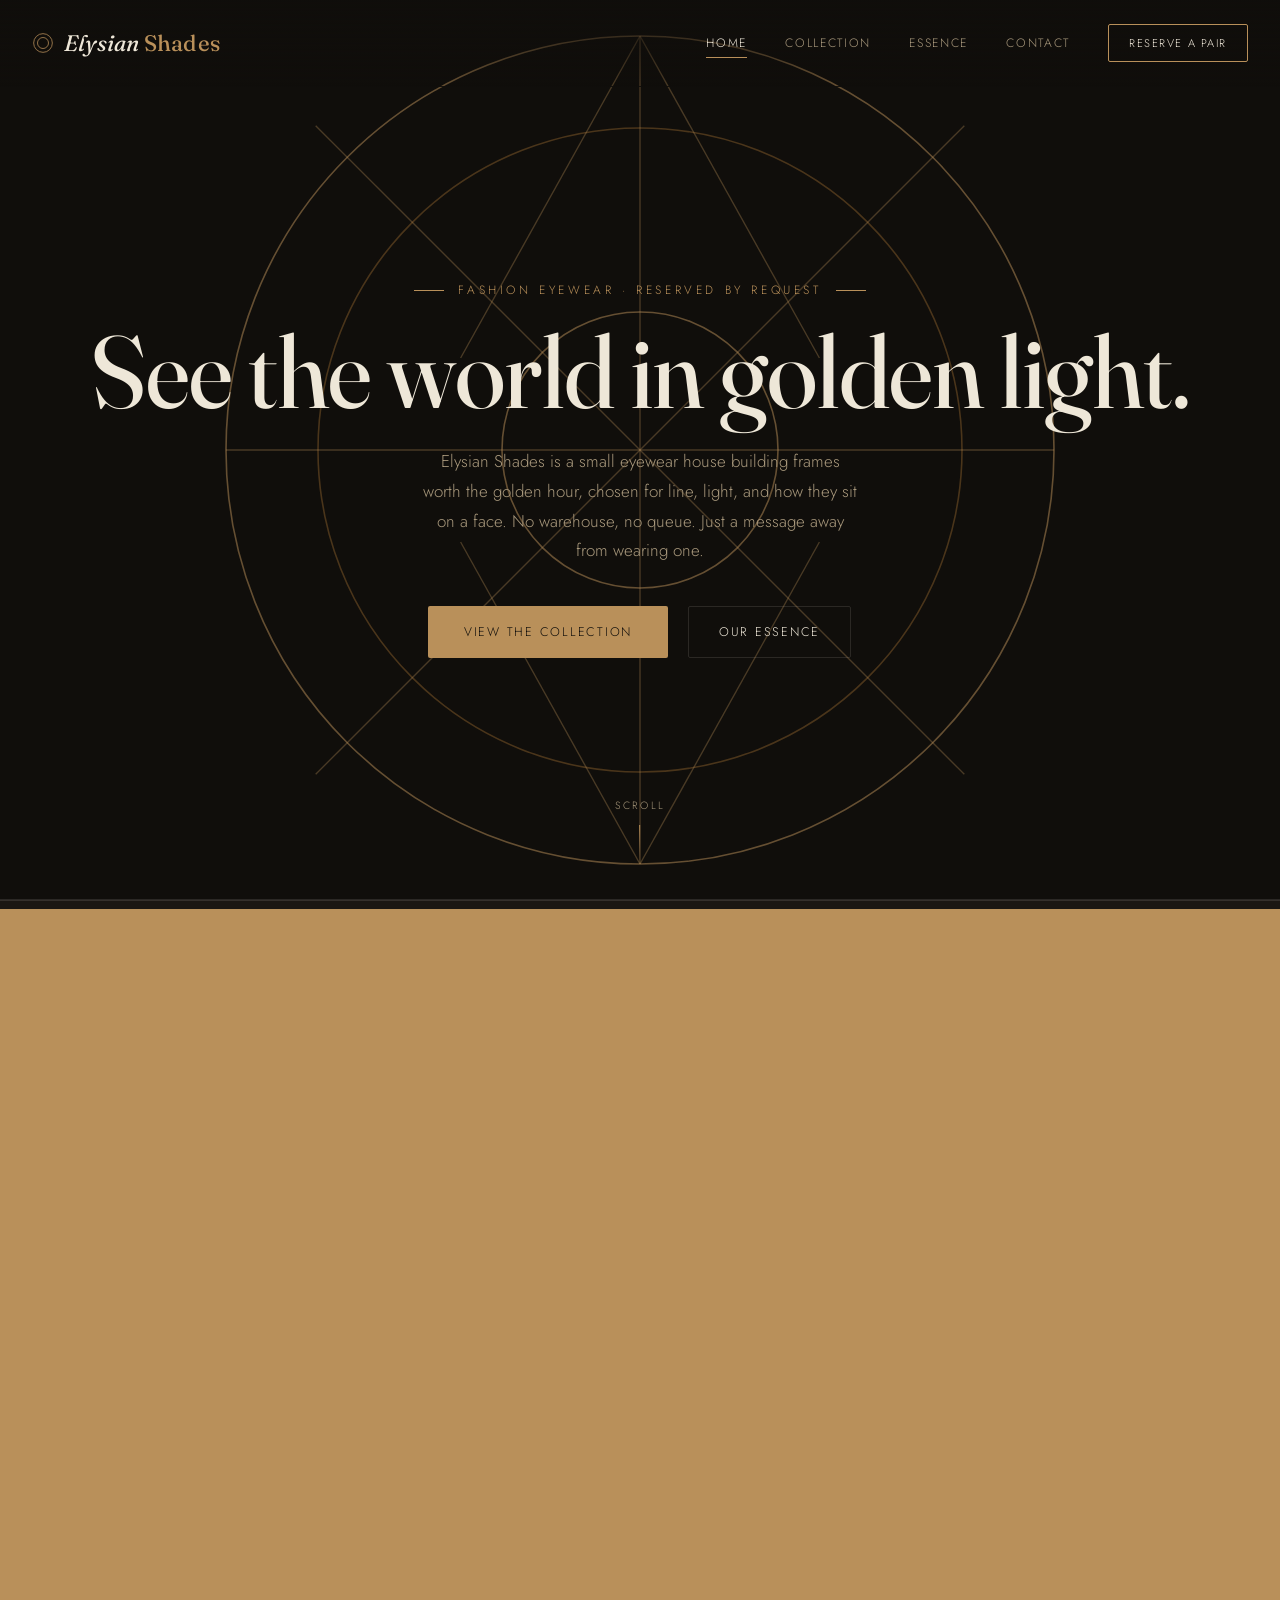
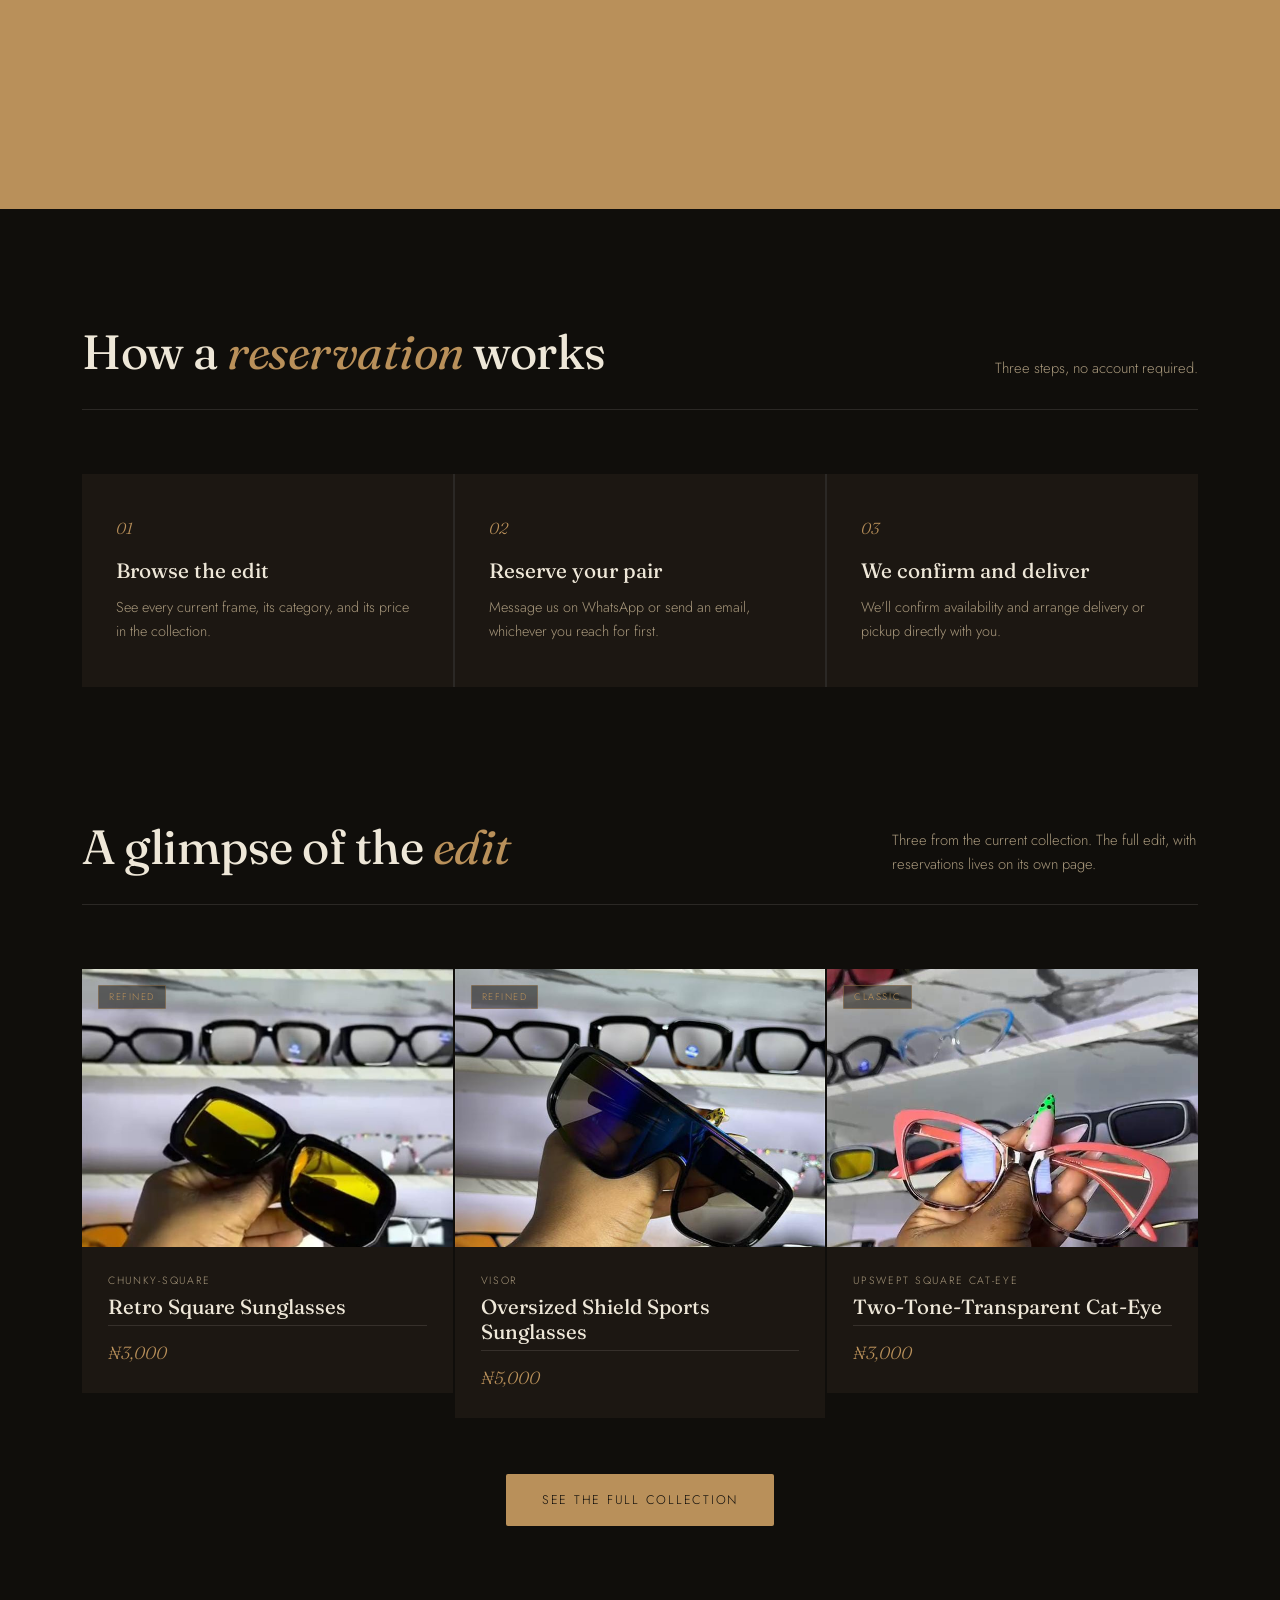
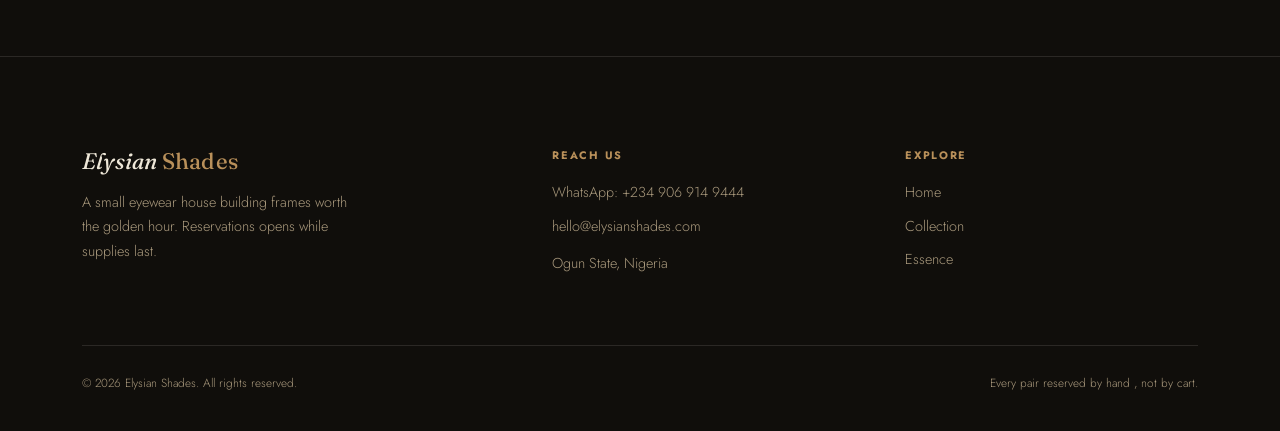
==== commit d3f8363b: "changed the price of the stock in index.html" ====
--- a/index.html
+++ b/index.html
@@ -142,7 +142,7 @@
         <div class="card-body">
           <div class="card-cat">Chunky-Square</div>
           <h3 class="card-name">Retro Square Sunglasses</h3>
-          <div class="card-footer"><span class="card-price">₦45,000</span></div>
+          <div class="card-footer"><span class="card-price">₦3,000</span></div>
         </div>
       </article>
       <article class="card">
@@ -154,7 +154,7 @@
         <div class="card-body">
           <div class="card-cat">Visor</div>
           <h3 class="card-name">Oversized Shield Sports Sunglasses</h3>
-          <div class="card-footer"><span class="card-price">₦38,000</span></div>
+          <div class="card-footer"><span class="card-price">₦5,000</span></div>
         </div>
       </article>
       <article class="card">
@@ -166,7 +166,7 @@
         <div class="card-body">
           <div class="card-cat">Upswept Square Cat-Eye</div>
           <h3 class="card-name">Two-Tone-Transparent Cat-Eye</h3>
-          <div class="card-footer"><span class="card-price">₦52,000</span></div>
+          <div class="card-footer"><span class="card-price">₦3,000</span></div>
         </div>
       </article>
     </div>
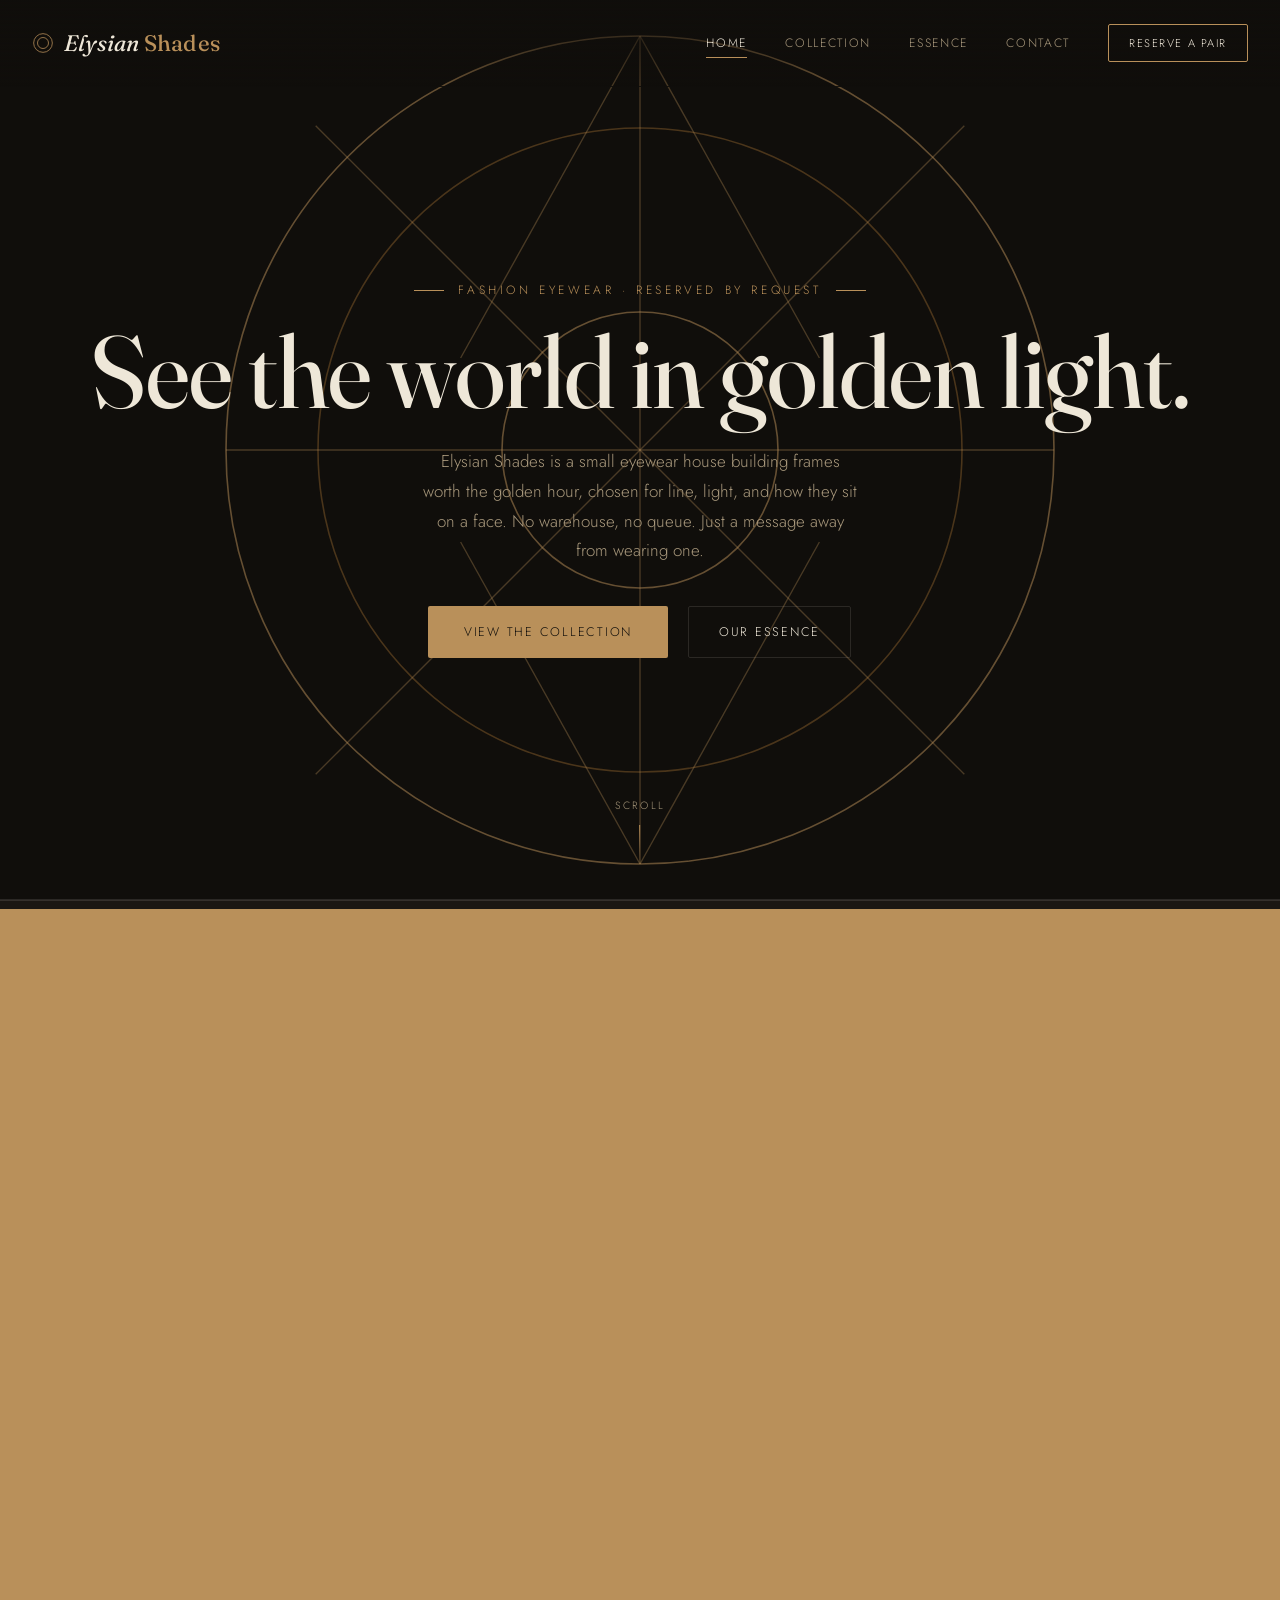
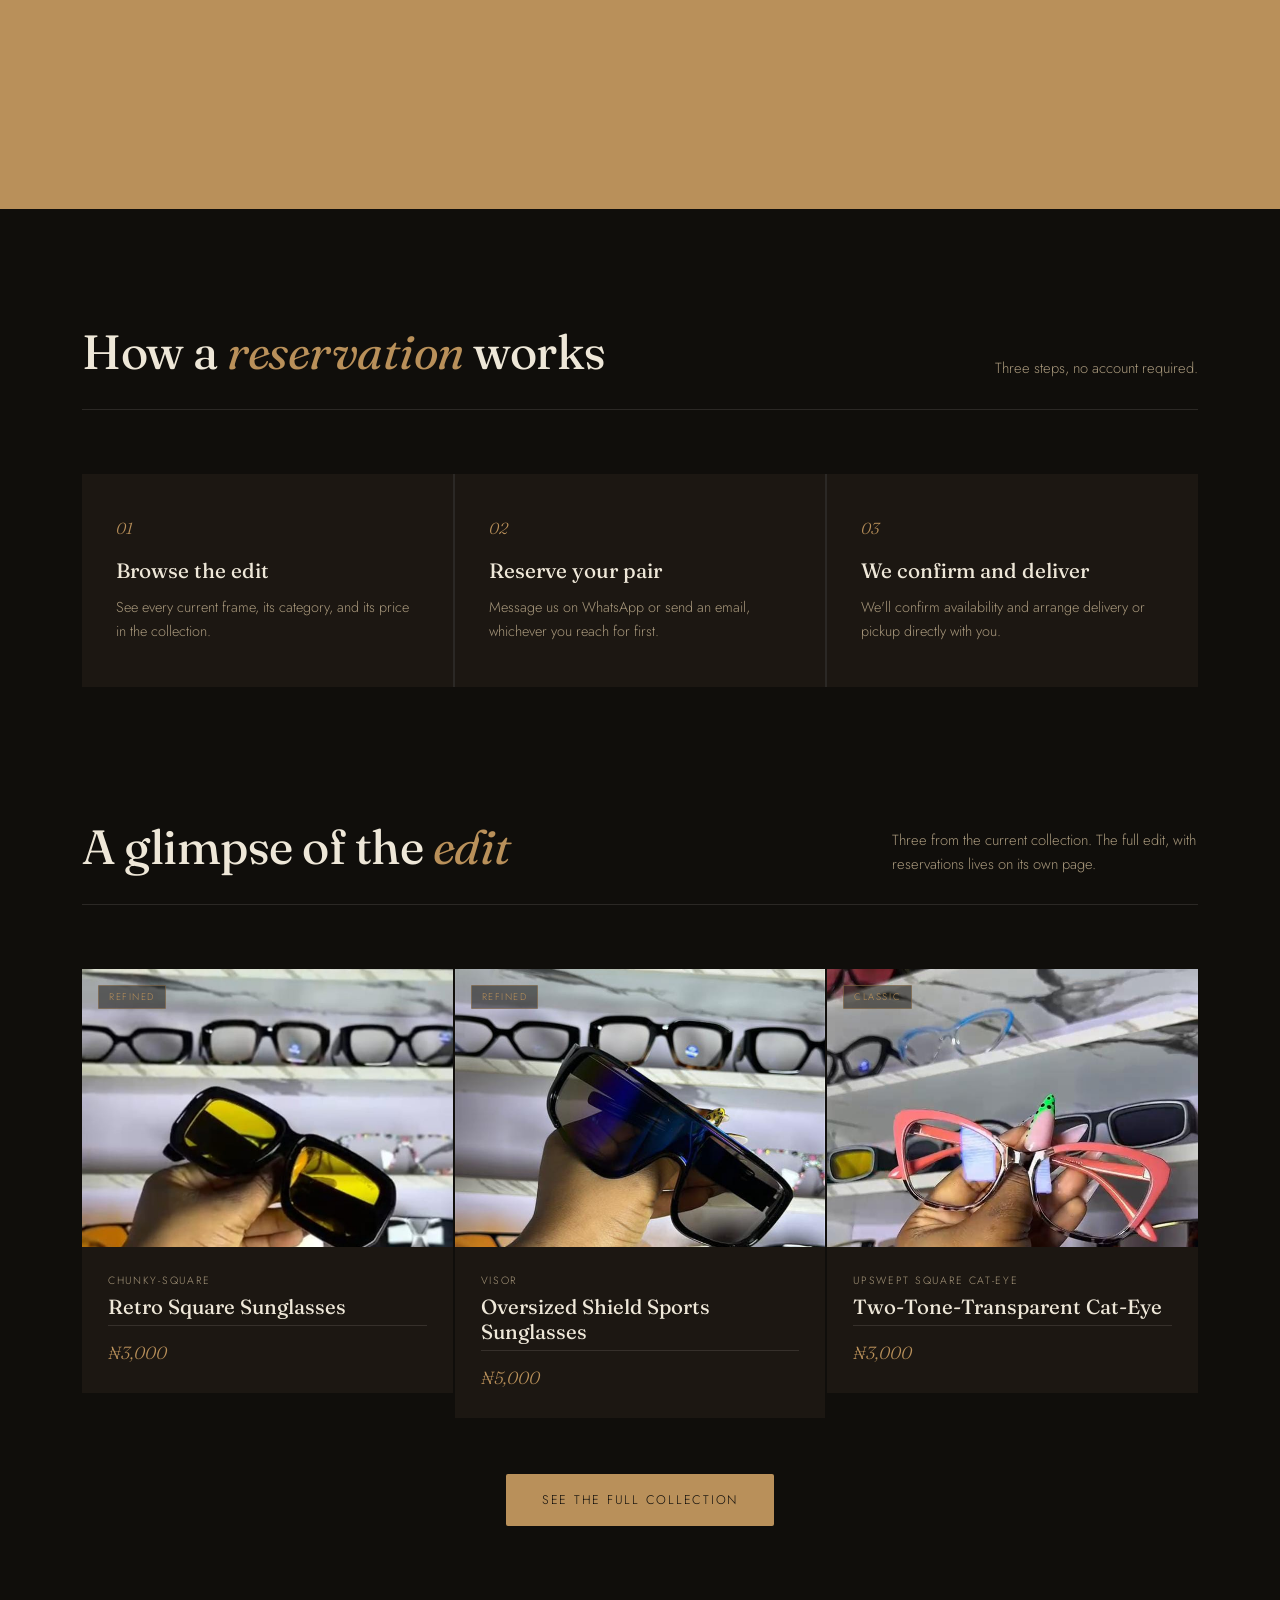
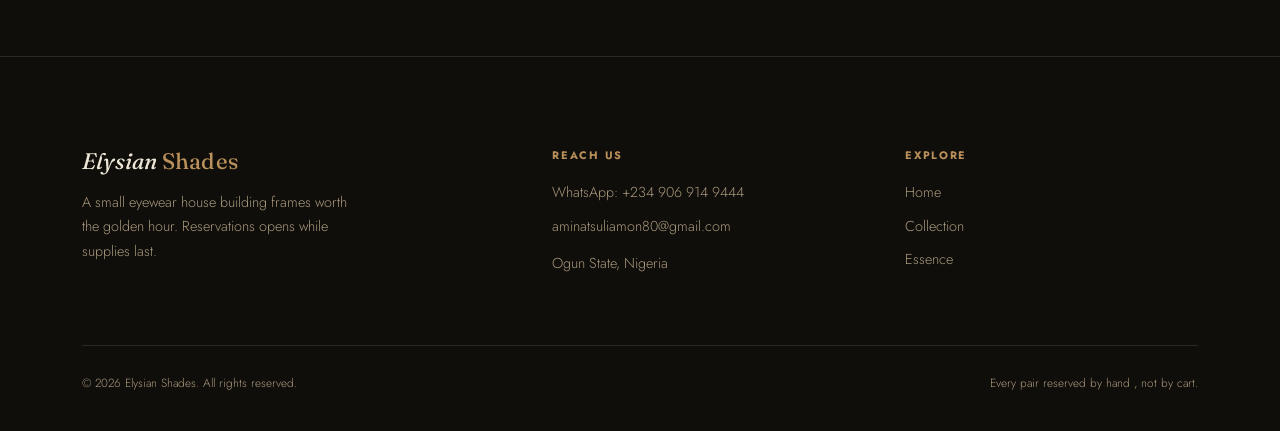
==== commit e6dcd87f: "added the access key for the web3forms" ====
--- a/index.html
+++ b/index.html
@@ -186,7 +186,7 @@
       <div class="foot-col">
         <h4>Reach Us</h4>
         <a href="https://wa.me/2349069149444" target="_blank" rel="noopener">WhatsApp: +234 906 914 9444</a>
-        <a href="mailto:hello@elysianshades.com">hello@elysianshades.com</a>
+        <a href="mailto:hello@elysianshades.com">aminatsuliamon80@gmail.com</a>
         <p>Ogun State, Nigeria</p>
       </div>
       <div class="foot-col">
